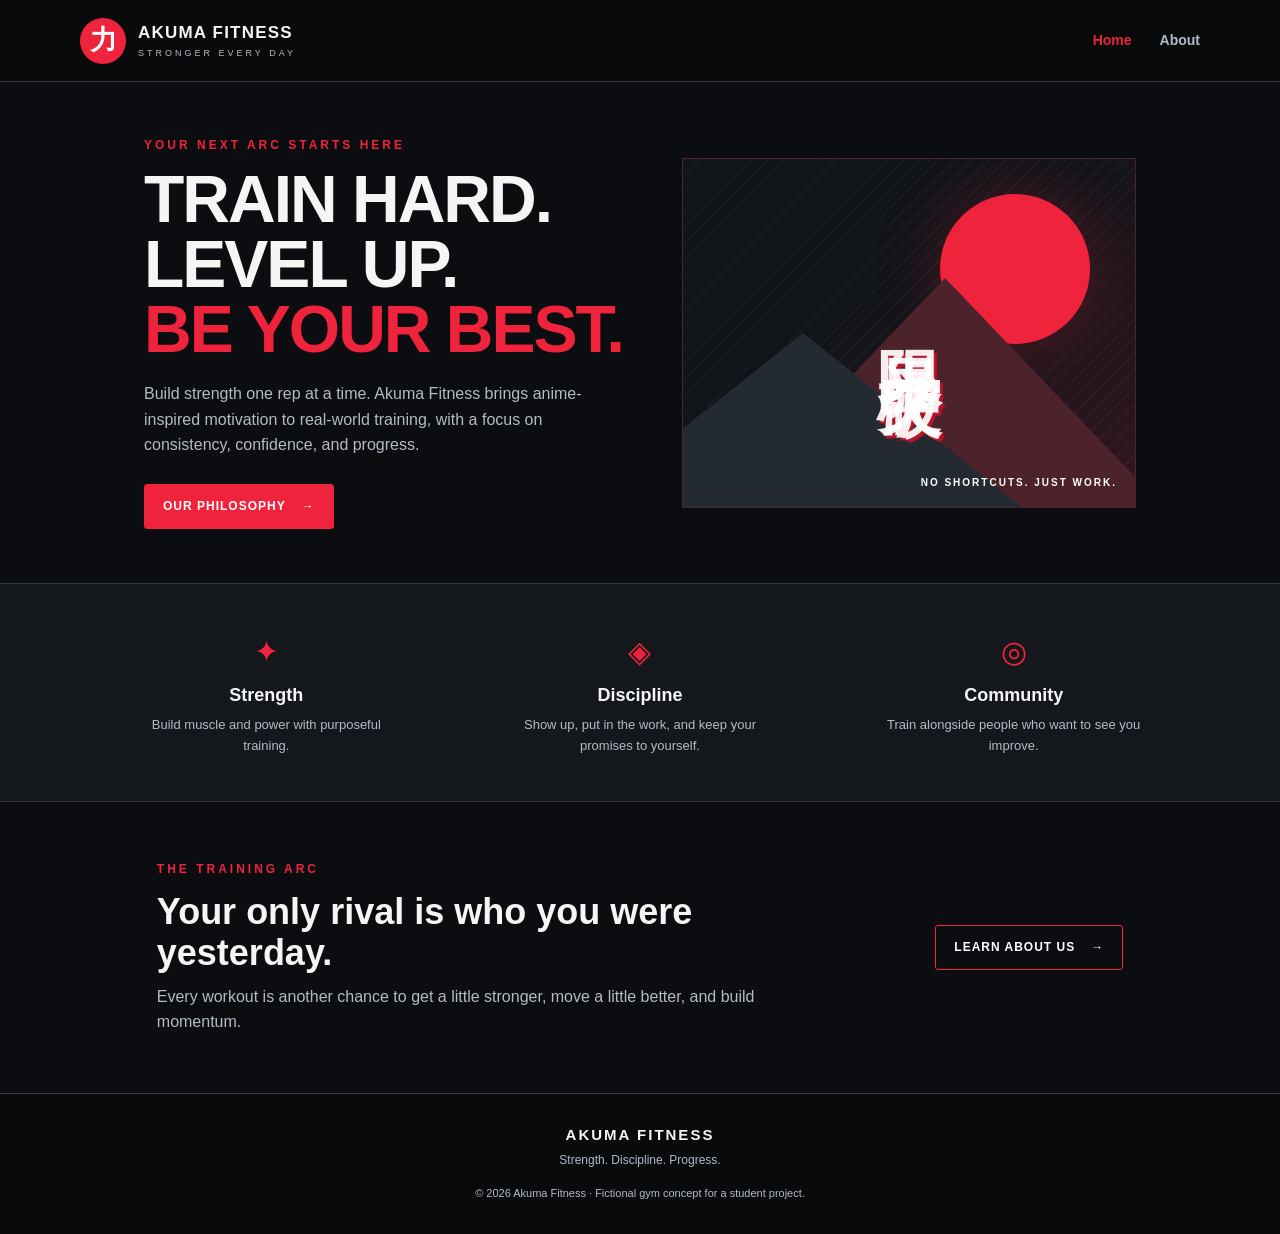
==== web-content/index.html @ 2d5eeb23 "Repository structuring Created the initial structure of the repository.  May need to update things a" ====
<!DOCTYPE html>
<html lang="en">
<head>
  <meta charset="UTF-8">
  <meta name="viewport" content="width=device-width, initial-scale=1.0">
  <meta name="description" content="Akuma Fitness is an anime-inspired gym focused on strength, discipline, and progress.">
  <title>Akuma Fitness | Train. Level Up.</title>
  <link rel="stylesheet" href="style.css">
</head>
<body>
  <header class="site-header">
    <a class="brand" href="index.html" aria-label="Akuma Fitness home">
      <span class="brand-mark">力</span>
      <span><strong>AKUMA FITNESS</strong><small>STRONGER EVERY DAY</small></span>
    </a>
    <nav aria-label="Main navigation">
      <a class="active" href="index.html">Home</a>
      <a href="about.html">About</a>
    </nav>
  </header>

  <main>
    <section class="hero">
      <div class="hero-content">
        <p class="eyebrow">YOUR NEXT ARC STARTS HERE</p>
        <h1>TRAIN HARD.<br>LEVEL UP.<br><span>BE YOUR BEST.</span></h1>
        <p class="hero-copy">Build strength one rep at a time. Akuma Fitness brings anime-inspired motivation to real-world training, with a focus on consistency, confidence, and progress.</p>
        <a class="button" href="about.html">OUR PHILOSOPHY <span aria-hidden="true">→</span></a>
      </div>
      <div class="hero-art" role="img" aria-label="Stylized red sun and mountain graphic">
        <div class="sun"></div>
        <div class="mountain mountain-back"></div>
        <div class="mountain mountain-front"></div>
        <div class="hero-kanji" aria-hidden="true">限界突破</div>
        <div class="art-caption">NO SHORTCUTS. JUST WORK.</div>
      </div>
    </section>

    <section class="features" aria-label="Gym values">
      <article class="feature">
        <span class="feature-icon" aria-hidden="true">✦</span>
        <h2>Strength</h2>
        <p>Build muscle and power with purposeful training.</p>
      </article>
      <article class="feature">
        <span class="feature-icon" aria-hidden="true">◈</span>
        <h2>Discipline</h2>
        <p>Show up, put in the work, and keep your promises to yourself.</p>
      </article>
      <article class="feature">
        <span class="feature-icon" aria-hidden="true">◎</span>
        <h2>Community</h2>
        <p>Train alongside people who want to see you improve.</p>
      </article>
    </section>

    <section class="callout">
      <div>
        <p class="eyebrow">THE TRAINING ARC</p>
        <h2>Your only rival is who you were yesterday.</h2>
        <p>Every workout is another chance to get a little stronger, move a little better, and build momentum.</p>
      </div>
      <a class="button button-outline" href="about.html">LEARN ABOUT US <span aria-hidden="true">→</span></a>
    </section>
  </main>

  <footer class="site-footer">
    <a class="footer-brand" href="index.html">AKUMA FITNESS</a>
    <p>Strength. Discipline. Progress.</p>
    <p class="copyright">© 2026 Akuma Fitness · Fictional gym concept for a student project.</p>
  </footer>
</body>
</html>
---- web-content/style.css ----
:root {
  --background: #0b0d10;
  --panel: #14181d;
  --panel-light: #1c2229;
  --text: #f5f5f5;
  --muted: #b4bbc4;
  --red: #ef233c;
  --red-dark: #b81429;
  --border: #343b44;
  --max-width: 1120px;
}

* {
  box-sizing: border-box;
}

html {
  scroll-behavior: smooth;
}

body {
  margin: 0;
  background: var(--background);
  color: var(--text);
  font-family: Arial, Helvetica, sans-serif;
  line-height: 1.6;
}

a {
  color: inherit;
  text-decoration: none;
}

.site-header {
  min-height: 82px;
  display: flex;
  align-items: center;
  justify-content: space-between;
  gap: 24px;
  padding: 16px max(6%, calc((100% - var(--max-width)) / 2));
  background: #080a0c;
  border-bottom: 1px solid var(--border);
}

.brand {
  display: inline-flex;
  align-items: center;
  gap: 12px;
}

.brand-mark {
  width: 46px;
  height: 46px;
  display: grid;
  place-items: center;
  border-radius: 50%;
  background: var(--red);
  color: white;
  font-size: 27px;
  font-weight: 900;
}

.brand strong,
.brand small {
  display: block;
  line-height: 1.25;
}

.brand strong {
  font-size: 17px;
  letter-spacing: 1.2px;
}

.brand small {
  margin-top: 4px;
  color: var(--muted);
  font-size: 9px;
  letter-spacing: 3px;
}

nav {
  display: flex;
  align-items: center;
  gap: 28px;
}

nav a {
  padding: 8px 0;
  color: var(--muted);
  font-size: 14px;
  font-weight: 700;
}

nav a:hover,
nav a.active {
  color: var(--red);
}

.hero {
  max-width: var(--max-width);
  min-height: 485px;
  margin: 0 auto;
  padding: 54px 5%;
  display: grid;
  grid-template-columns: 1fr 0.9fr;
  align-items: center;
  gap: 34px;
}

.hero-content {
  position: relative;
  z-index: 1;
}

.eyebrow {
  margin: 0 0 12px;
  color: var(--red);
  font-size: 12px;
  font-weight: 800;
  letter-spacing: 3px;
}

h1,
h2,
p {
  margin-top: 0;
}

.hero h1,
.page-banner h1 {
  margin-bottom: 20px;
  font-size: clamp(38px, 5.3vw, 66px);
  line-height: 0.98;
  letter-spacing: -2px;
  font-weight: 900;
}

.hero h1 span,
.page-banner h1 span {
  color: var(--red);
}

.hero-copy {
  max-width: 470px;
  margin-bottom: 26px;
  color: var(--muted);
}

.button {
  display: inline-flex;
  align-items: center;
  gap: 16px;
  padding: 12px 18px;
  border: 1px solid var(--red);
  border-radius: 3px;
  background: var(--red);
  color: white;
  font-size: 12px;
  font-weight: 800;
  letter-spacing: 1px;
  transition: background 0.2s ease, transform 0.2s ease;
}

.button:hover {
  background: var(--red-dark);
  transform: translateY(-2px);
}

.button-outline {
  background: transparent;
}

.button-outline:hover {
  background: var(--red);
}

.hero-art {
  min-height: 350px;
  position: relative;
  overflow: hidden;
  border: 1px solid #4a252d;
  background:
    linear-gradient(145deg, transparent 40%, rgba(239, 35, 60, 0.15)),
    repeating-linear-gradient(135deg, #171b21 0, #171b21 2px, #111419 2px, #111419 12px);
}

.sun {
  position: absolute;
  top: 35px;
  right: 45px;
  width: 150px;
  height: 150px;
  border-radius: 50%;
  background: var(--red);
  box-shadow: 0 0 65px rgba(239, 35, 60, 0.25);
}

.mountain {
  position: absolute;
  bottom: -1px;
  width: 0;
  height: 0;
  border-left: 220px solid transparent;
  border-right: 220px solid transparent;
}

.mountain-back {
  right: -30px;
  border-bottom: 230px solid #4c222b;
}

.mountain-front {
  left: -100px;
  border-bottom: 175px solid #242a32;
}

.hero-kanji {
  position: absolute;
  top: 45%;
  left: 50%;
  transform: translate(-50%, -50%);
  color: rgba(255, 255, 255, 0.92);
  font-size: clamp(42px, 5vw, 70px);
  font-weight: 900;
  letter-spacing: 8px;
  writing-mode: vertical-rl;
  text-shadow: 3px 3px 0 var(--red-dark);
}

.art-caption {
  position: absolute;
  right: 18px;
  bottom: 16px;
  color: white;
  font-size: 10px;
  font-weight: 800;
  letter-spacing: 2px;
}

.features {
  display: grid;
  grid-template-columns: repeat(3, 1fr);
  gap: 1px;
  padding: 32px max(6%, calc((100% - var(--max-width)) / 2));
  background: var(--panel);
  border-top: 1px solid var(--border);
  border-bottom: 1px solid var(--border);
}

.feature {
  padding: 12px 24px;
  text-align: center;
}

.feature-icon {
  color: var(--red);
  font-size: 30px;
}

.feature h2 {
  margin: 5px 0;
  font-size: 18px;
}

.feature p {
  max-width: 260px;
  margin: 0 auto;
  color: var(--muted);
  font-size: 13px;
}

.callout {
  max-width: var(--max-width);
  margin: 0 auto;
  padding: 58px 6%;
  display: flex;
  align-items: center;
  justify-content: space-between;
  gap: 30px;
}

.callout h2 {
  max-width: 600px;
  margin-bottom: 10px;
  font-size: clamp(25px, 3vw, 36px);
  line-height: 1.15;
}

.callout p:not(.eyebrow) {
  max-width: 600px;
  margin-bottom: 0;
  color: var(--muted);
}

.page-banner {
  padding: 66px 6%;
  text-align: center;
  background:
    linear-gradient(90deg, rgba(11, 13, 16, 0.96), rgba(11, 13, 16, 0.72)),
    repeating-linear-gradient(135deg, #29212a 0, #29212a 3px, #16191e 3px, #16191e 18px);
  border-bottom: 1px solid var(--border);
}

.page-banner h1 {
  margin-bottom: 14px;
  font-size: clamp(40px, 6vw, 62px);
}

.page-banner p:last-child {
  margin-bottom: 0;
  color: var(--muted);
}

.about-layout {
  max-width: var(--max-width);
  margin: 0 auto;
  padding: 60px 6%;
  display: grid;
  grid-template-columns: 0.8fr 1.2fr;
  align-items: center;
  gap: 55px;
}

.about-symbol {
  min-height: 350px;
  position: relative;
  display: grid;
  place-items: center;
  overflow: hidden;
  border: 1px solid var(--border);
  background: linear-gradient(145deg, #1d232b, #101216);
}

.symbol-sun {
  position: absolute;
  width: 190px;
  height: 190px;
  border-radius: 50%;
  background: var(--red);
  opacity: 0.9;
}

.about-symbol span {
  position: relative;
  color: white;
  font-size: 100px;
  font-weight: 900;
  text-shadow: 4px 4px 0 #16191e;
}

.about-symbol p {
  position: absolute;
  bottom: 15px;
  margin: 0;
  font-size: 10px;
  font-weight: 800;
  letter-spacing: 3px;
}

.about-copy h2 {
  margin-bottom: 18px;
  font-size: clamp(27px, 3vw, 38px);
  line-height: 1.15;
}

.about-copy > p:not(.eyebrow) {
  color: var(--muted);
}

.value-list {
  margin: 28px 0;
  border-top: 1px solid var(--border);
}

.value-list > div {
  display: flex;
  align-items: center;
  gap: 18px;
  padding: 14px 0;
  border-bottom: 1px solid var(--border);
}

.value-list > div > strong {
  color: var(--red);
  font-size: 20px;
}

.value-list b,
.value-list small {
  display: block;
}

.value-list small {
  color: var(--muted);
}

.site-footer {
  padding: 28px 6%;
  border-top: 1px solid var(--border);
  background: #080a0c;
  text-align: center;
}

.footer-brand {
  font-size: 15px;
  font-weight: 900;
  letter-spacing: 2px;
}

.site-footer p {
  margin: 4px 0;
  color: var(--muted);
  font-size: 12px;
}

.site-footer .copyright {
  margin-top: 14px;
  font-size: 11px;
}

@media (max-width: 720px) {
  .site-header {
    align-items: flex-start;
    flex-direction: column;
    gap: 12px;
  }

  nav {
    gap: 22px;
  }

  .hero {
    grid-template-columns: 1fr;
    padding-top: 42px;
  }

  .hero-art {
    min-height: 280px;
  }

  .features {
    grid-template-columns: 1fr;
    padding: 24px 6%;
  }

  .feature {
    padding: 18px 12px;
  }

  .callout {
    align-items: flex-start;
    flex-direction: column;
  }

  .about-layout {
    grid-template-columns: 1fr;
    gap: 30px;
  }

  .about-symbol {
    min-height: 260px;
  }
}
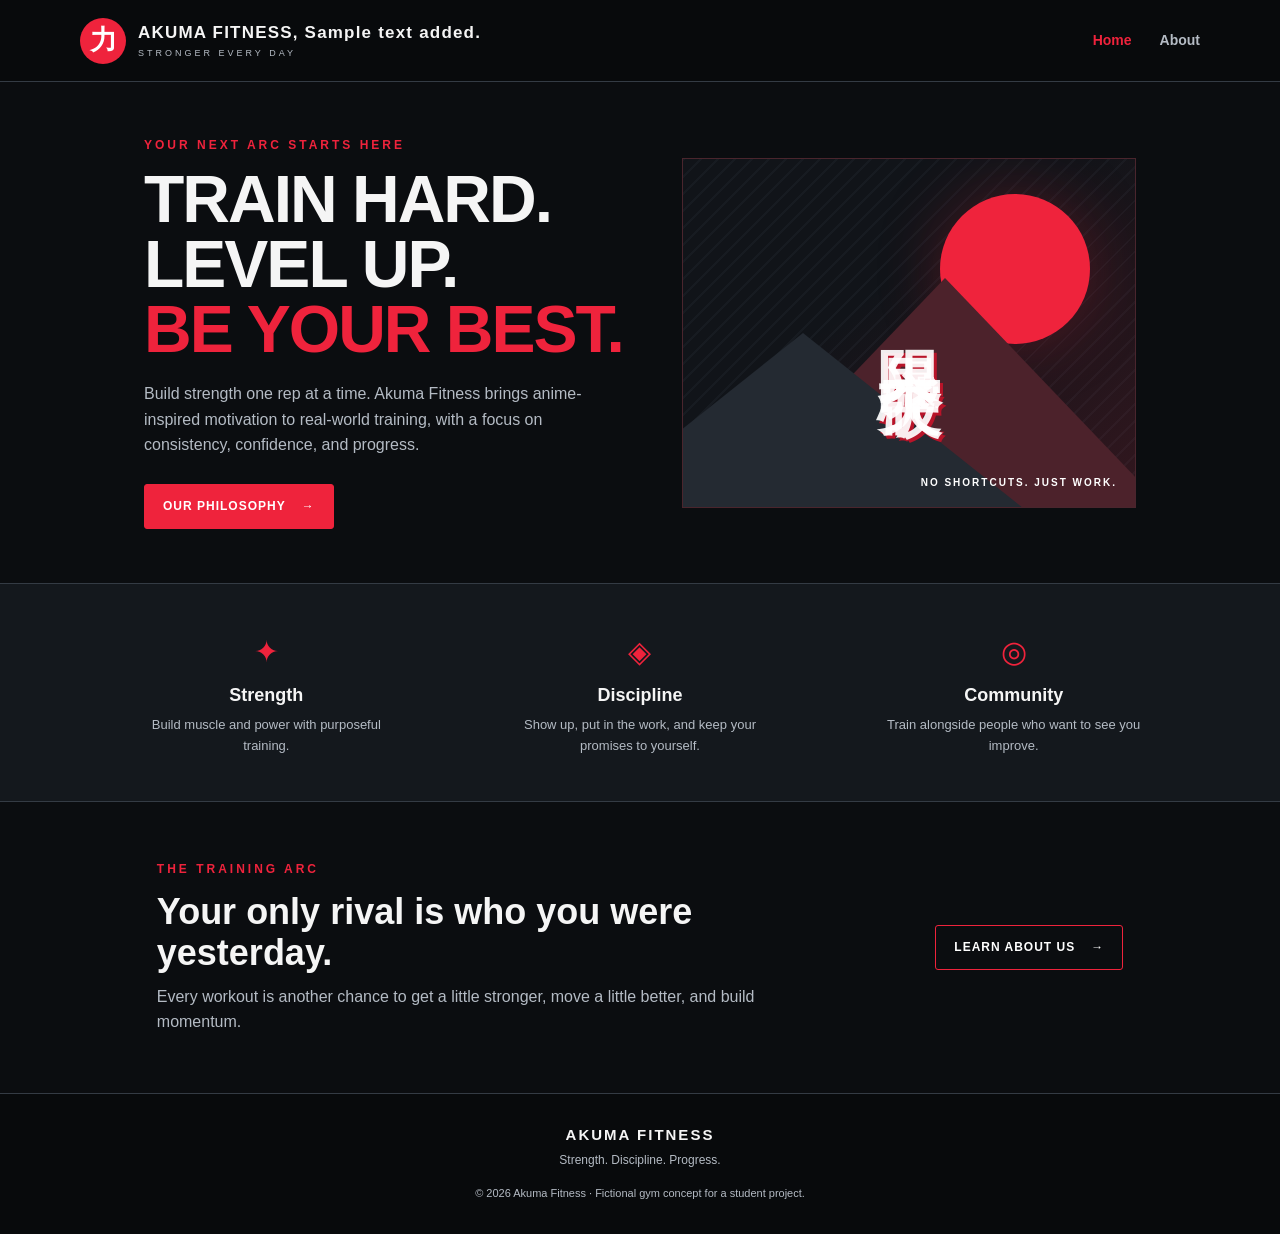
==== commit 46dc945f: "Updated website file Small update created to verify that the CI workflow was working on the docker i" ====
--- a/web-content/index.html
+++ b/web-content/index.html
@@ -11,7 +11,7 @@
   <header class="site-header">
     <a class="brand" href="index.html" aria-label="Akuma Fitness home">
       <span class="brand-mark">力</span>
-      <span><strong>AKUMA FITNESS</strong><small>STRONGER EVERY DAY</small></span>
+      <span><strong>AKUMA FITNESS, Sample text added.</strong><small>STRONGER EVERY DAY</small></span>
     </a>
     <nav aria-label="Main navigation">
       <a class="active" href="index.html">Home</a>
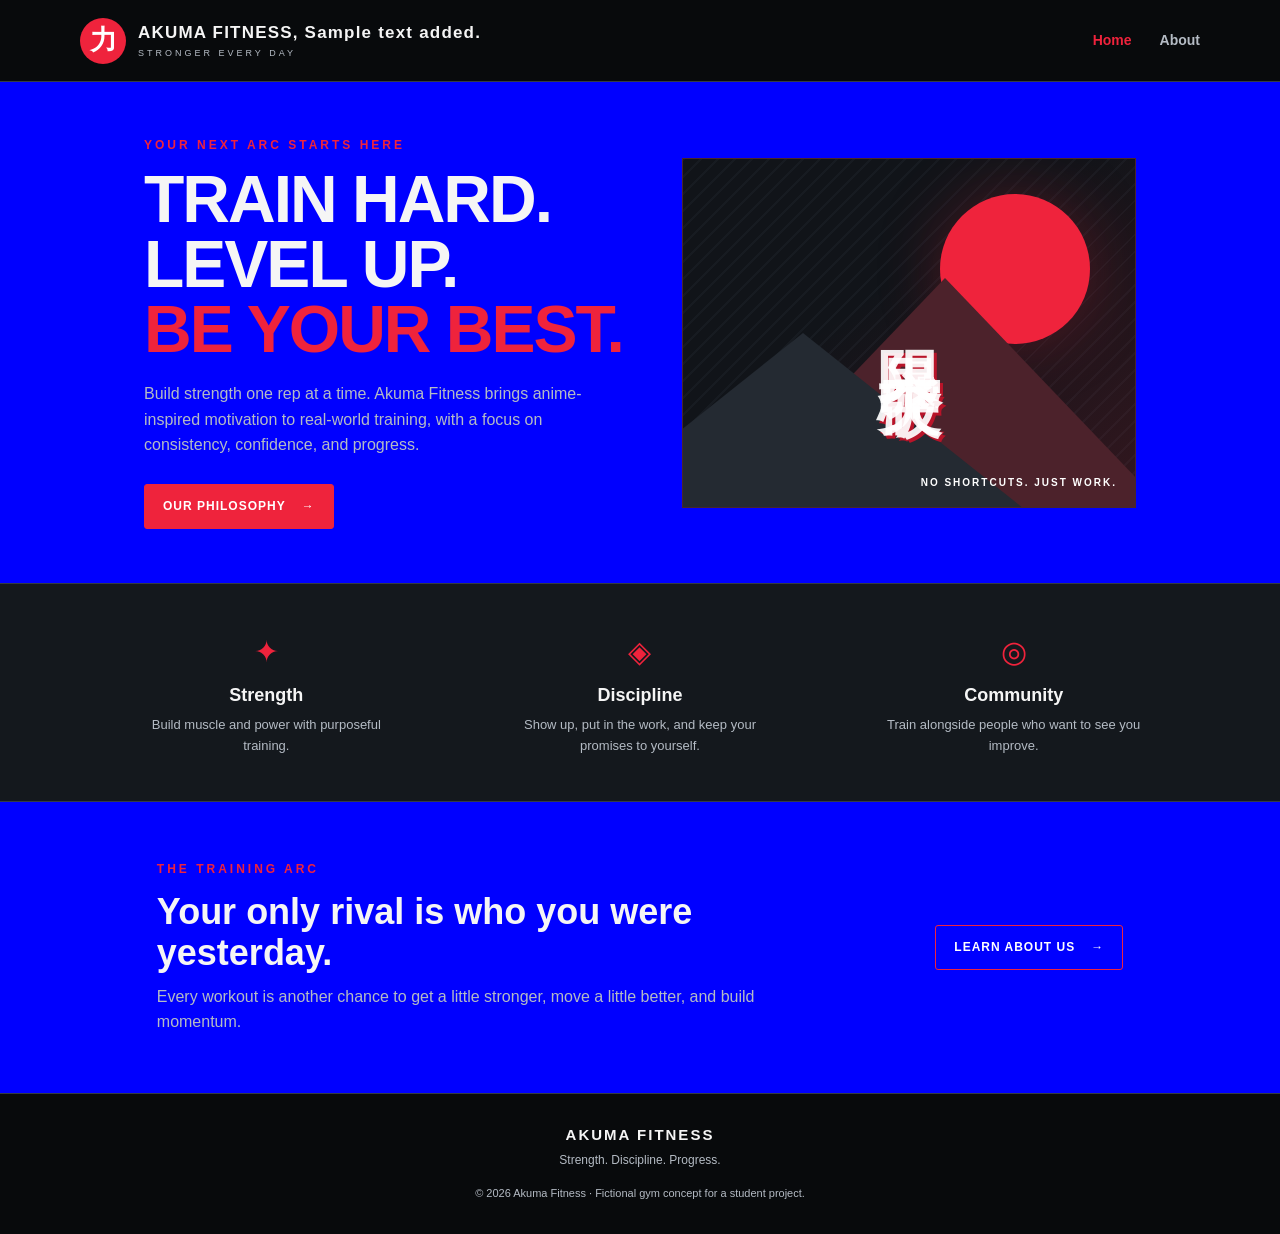
==== commit ec52bdb9: "Refresh script Completed the refresh script. The readme was updated for these parts.  This update al" ====
--- a/web-content/index.html
+++ b/web-content/index.html
@@ -1,73 +1,73 @@
-<!DOCTYPE html>
-<html lang="en">
-<head>
-  <meta charset="UTF-8">
-  <meta name="viewport" content="width=device-width, initial-scale=1.0">
-  <meta name="description" content="Akuma Fitness is an anime-inspired gym focused on strength, discipline, and progress.">
-  <title>Akuma Fitness | Train. Level Up.</title>
-  <link rel="stylesheet" href="style.css">
-</head>
-<body>
-  <header class="site-header">
-    <a class="brand" href="index.html" aria-label="Akuma Fitness home">
-      <span class="brand-mark">力</span>
-      <span><strong>AKUMA FITNESS, Sample text added.</strong><small>STRONGER EVERY DAY</small></span>
-    </a>
-    <nav aria-label="Main navigation">
-      <a class="active" href="index.html">Home</a>
-      <a href="about.html">About</a>
-    </nav>
-  </header>
-
-  <main>
-    <section class="hero">
-      <div class="hero-content">
-        <p class="eyebrow">YOUR NEXT ARC STARTS HERE</p>
-        <h1>TRAIN HARD.<br>LEVEL UP.<br><span>BE YOUR BEST.</span></h1>
-        <p class="hero-copy">Build strength one rep at a time. Akuma Fitness brings anime-inspired motivation to real-world training, with a focus on consistency, confidence, and progress.</p>
-        <a class="button" href="about.html">OUR PHILOSOPHY <span aria-hidden="true">→</span></a>
-      </div>
-      <div class="hero-art" role="img" aria-label="Stylized red sun and mountain graphic">
-        <div class="sun"></div>
-        <div class="mountain mountain-back"></div>
-        <div class="mountain mountain-front"></div>
-        <div class="hero-kanji" aria-hidden="true">限界突破</div>
-        <div class="art-caption">NO SHORTCUTS. JUST WORK.</div>
-      </div>
-    </section>
-
-    <section class="features" aria-label="Gym values">
-      <article class="feature">
-        <span class="feature-icon" aria-hidden="true">✦</span>
-        <h2>Strength</h2>
-        <p>Build muscle and power with purposeful training.</p>
-      </article>
-      <article class="feature">
-        <span class="feature-icon" aria-hidden="true">◈</span>
-        <h2>Discipline</h2>
-        <p>Show up, put in the work, and keep your promises to yourself.</p>
-      </article>
-      <article class="feature">
-        <span class="feature-icon" aria-hidden="true">◎</span>
-        <h2>Community</h2>
-        <p>Train alongside people who want to see you improve.</p>
-      </article>
-    </section>
-
-    <section class="callout">
-      <div>
-        <p class="eyebrow">THE TRAINING ARC</p>
-        <h2>Your only rival is who you were yesterday.</h2>
-        <p>Every workout is another chance to get a little stronger, move a little better, and build momentum.</p>
-      </div>
-      <a class="button button-outline" href="about.html">LEARN ABOUT US <span aria-hidden="true">→</span></a>
-    </section>
-  </main>
-
-  <footer class="site-footer">
-    <a class="footer-brand" href="index.html">AKUMA FITNESS</a>
-    <p>Strength. Discipline. Progress.</p>
-    <p class="copyright">© 2026 Akuma Fitness · Fictional gym concept for a student project.</p>
-  </footer>
-</body>
+<!DOCTYPE html>
+<html lang="en">
+<head>
+  <meta charset="UTF-8">
+  <meta name="viewport" content="width=device-width, initial-scale=1.0">
+  <meta name="description" content="Akuma Fitness is an anime-inspired gym focused on strength, discipline, and progress.">
+  <title>Akuma Fitness | Train. Level Up.</title>
+  <link rel="stylesheet" href="style.css">
+</head>
+<body>
+  <header class="site-header">
+    <a class="brand" href="index.html" aria-label="Akuma Fitness home">
+      <span class="brand-mark">力</span>
+      <span><strong>AKUMA FITNESS, Sample text added.</strong><small>STRONGER EVERY DAY</small></span>
+    </a>
+    <nav aria-label="Main navigation">
+      <a class="active" href="index.html">Home</a>
+      <a href="about.html">About</a>
+    </nav>
+  </header>
+
+  <main>
+    <section class="hero">
+      <div class="hero-content">
+        <p class="eyebrow">YOUR NEXT ARC STARTS HERE</p>
+        <h1>TRAIN HARD.<br>LEVEL UP.<br><span>BE YOUR BEST.</span></h1>
+        <p class="hero-copy">Build strength one rep at a time. Akuma Fitness brings anime-inspired motivation to real-world training, with a focus on consistency, confidence, and progress.</p>
+        <a class="button" href="about.html">OUR PHILOSOPHY <span aria-hidden="true">→</span></a>
+      </div>
+      <div class="hero-art" role="img" aria-label="Stylized red sun and mountain graphic">
+        <div class="sun"></div>
+        <div class="mountain mountain-back"></div>
+        <div class="mountain mountain-front"></div>
+        <div class="hero-kanji" aria-hidden="true">限界突破</div>
+        <div class="art-caption">NO SHORTCUTS. JUST WORK.</div>
+      </div>
+    </section>
+
+    <section class="features" aria-label="Gym values">
+      <article class="feature">
+        <span class="feature-icon" aria-hidden="true">✦</span>
+        <h2>Strength</h2>
+        <p>Build muscle and power with purposeful training.</p>
+      </article>
+      <article class="feature">
+        <span class="feature-icon" aria-hidden="true">◈</span>
+        <h2>Discipline</h2>
+        <p>Show up, put in the work, and keep your promises to yourself.</p>
+      </article>
+      <article class="feature">
+        <span class="feature-icon" aria-hidden="true">◎</span>
+        <h2>Community</h2>
+        <p>Train alongside people who want to see you improve.</p>
+      </article>
+    </section>
+
+    <section class="callout">
+      <div>
+        <p class="eyebrow">THE TRAINING ARC</p>
+        <h2>Your only rival is who you were yesterday.</h2>
+        <p>Every workout is another chance to get a little stronger, move a little better, and build momentum.</p>
+      </div>
+      <a class="button button-outline" href="about.html">LEARN ABOUT US <span aria-hidden="true">→</span></a>
+    </section>
+  </main>
+
+  <footer class="site-footer">
+    <a class="footer-brand" href="index.html">AKUMA FITNESS</a>
+    <p>Strength. Discipline. Progress.</p>
+    <p class="copyright">© 2026 Akuma Fitness · Fictional gym concept for a student project.</p>
+  </footer>
+</body>
 </html>
--- a/web-content/style.css
+++ b/web-content/style.css
@@ -1,463 +1,463 @@
-:root {
-  --background: #0b0d10;
-  --panel: #14181d;
-  --panel-light: #1c2229;
-  --text: #f5f5f5;
-  --muted: #b4bbc4;
-  --red: #ef233c;
-  --red-dark: #b81429;
-  --border: #343b44;
-  --max-width: 1120px;
-}
-
-* {
-  box-sizing: border-box;
-}
-
-html {
-  scroll-behavior: smooth;
-}
-
-body {
-  margin: 0;
-  background: var(--background);
-  color: var(--text);
-  font-family: Arial, Helvetica, sans-serif;
-  line-height: 1.6;
-}
-
-a {
-  color: inherit;
-  text-decoration: none;
-}
-
-.site-header {
-  min-height: 82px;
-  display: flex;
-  align-items: center;
-  justify-content: space-between;
-  gap: 24px;
-  padding: 16px max(6%, calc((100% - var(--max-width)) / 2));
-  background: #080a0c;
-  border-bottom: 1px solid var(--border);
-}
-
-.brand {
-  display: inline-flex;
-  align-items: center;
-  gap: 12px;
-}
-
-.brand-mark {
-  width: 46px;
-  height: 46px;
-  display: grid;
-  place-items: center;
-  border-radius: 50%;
-  background: var(--red);
-  color: white;
-  font-size: 27px;
-  font-weight: 900;
-}
-
-.brand strong,
-.brand small {
-  display: block;
-  line-height: 1.25;
-}
-
-.brand strong {
-  font-size: 17px;
-  letter-spacing: 1.2px;
-}
-
-.brand small {
-  margin-top: 4px;
-  color: var(--muted);
-  font-size: 9px;
-  letter-spacing: 3px;
-}
-
-nav {
-  display: flex;
-  align-items: center;
-  gap: 28px;
-}
-
-nav a {
-  padding: 8px 0;
-  color: var(--muted);
-  font-size: 14px;
-  font-weight: 700;
-}
-
-nav a:hover,
-nav a.active {
-  color: var(--red);
-}
-
-.hero {
-  max-width: var(--max-width);
-  min-height: 485px;
-  margin: 0 auto;
-  padding: 54px 5%;
-  display: grid;
-  grid-template-columns: 1fr 0.9fr;
-  align-items: center;
-  gap: 34px;
-}
-
-.hero-content {
-  position: relative;
-  z-index: 1;
-}
-
-.eyebrow {
-  margin: 0 0 12px;
-  color: var(--red);
-  font-size: 12px;
-  font-weight: 800;
-  letter-spacing: 3px;
-}
-
-h1,
-h2,
-p {
-  margin-top: 0;
-}
-
-.hero h1,
-.page-banner h1 {
-  margin-bottom: 20px;
-  font-size: clamp(38px, 5.3vw, 66px);
-  line-height: 0.98;
-  letter-spacing: -2px;
-  font-weight: 900;
-}
-
-.hero h1 span,
-.page-banner h1 span {
-  color: var(--red);
-}
-
-.hero-copy {
-  max-width: 470px;
-  margin-bottom: 26px;
-  color: var(--muted);
-}
-
-.button {
-  display: inline-flex;
-  align-items: center;
-  gap: 16px;
-  padding: 12px 18px;
-  border: 1px solid var(--red);
-  border-radius: 3px;
-  background: var(--red);
-  color: white;
-  font-size: 12px;
-  font-weight: 800;
-  letter-spacing: 1px;
-  transition: background 0.2s ease, transform 0.2s ease;
-}
-
-.button:hover {
-  background: var(--red-dark);
-  transform: translateY(-2px);
-}
-
-.button-outline {
-  background: transparent;
-}
-
-.button-outline:hover {
-  background: var(--red);
-}
-
-.hero-art {
-  min-height: 350px;
-  position: relative;
-  overflow: hidden;
-  border: 1px solid #4a252d;
-  background:
-    linear-gradient(145deg, transparent 40%, rgba(239, 35, 60, 0.15)),
-    repeating-linear-gradient(135deg, #171b21 0, #171b21 2px, #111419 2px, #111419 12px);
-}
-
-.sun {
-  position: absolute;
-  top: 35px;
-  right: 45px;
-  width: 150px;
-  height: 150px;
-  border-radius: 50%;
-  background: var(--red);
-  box-shadow: 0 0 65px rgba(239, 35, 60, 0.25);
-}
-
-.mountain {
-  position: absolute;
-  bottom: -1px;
-  width: 0;
-  height: 0;
-  border-left: 220px solid transparent;
-  border-right: 220px solid transparent;
-}
-
-.mountain-back {
-  right: -30px;
-  border-bottom: 230px solid #4c222b;
-}
-
-.mountain-front {
-  left: -100px;
-  border-bottom: 175px solid #242a32;
-}
-
-.hero-kanji {
-  position: absolute;
-  top: 45%;
-  left: 50%;
-  transform: translate(-50%, -50%);
-  color: rgba(255, 255, 255, 0.92);
-  font-size: clamp(42px, 5vw, 70px);
-  font-weight: 900;
-  letter-spacing: 8px;
-  writing-mode: vertical-rl;
-  text-shadow: 3px 3px 0 var(--red-dark);
-}
-
-.art-caption {
-  position: absolute;
-  right: 18px;
-  bottom: 16px;
-  color: white;
-  font-size: 10px;
-  font-weight: 800;
-  letter-spacing: 2px;
-}
-
-.features {
-  display: grid;
-  grid-template-columns: repeat(3, 1fr);
-  gap: 1px;
-  padding: 32px max(6%, calc((100% - var(--max-width)) / 2));
-  background: var(--panel);
-  border-top: 1px solid var(--border);
-  border-bottom: 1px solid var(--border);
-}
-
-.feature {
-  padding: 12px 24px;
-  text-align: center;
-}
-
-.feature-icon {
-  color: var(--red);
-  font-size: 30px;
-}
-
-.feature h2 {
-  margin: 5px 0;
-  font-size: 18px;
-}
-
-.feature p {
-  max-width: 260px;
-  margin: 0 auto;
-  color: var(--muted);
-  font-size: 13px;
-}
-
-.callout {
-  max-width: var(--max-width);
-  margin: 0 auto;
-  padding: 58px 6%;
-  display: flex;
-  align-items: center;
-  justify-content: space-between;
-  gap: 30px;
-}
-
-.callout h2 {
-  max-width: 600px;
-  margin-bottom: 10px;
-  font-size: clamp(25px, 3vw, 36px);
-  line-height: 1.15;
-}
-
-.callout p:not(.eyebrow) {
-  max-width: 600px;
-  margin-bottom: 0;
-  color: var(--muted);
-}
-
-.page-banner {
-  padding: 66px 6%;
-  text-align: center;
-  background:
-    linear-gradient(90deg, rgba(11, 13, 16, 0.96), rgba(11, 13, 16, 0.72)),
-    repeating-linear-gradient(135deg, #29212a 0, #29212a 3px, #16191e 3px, #16191e 18px);
-  border-bottom: 1px solid var(--border);
-}
-
-.page-banner h1 {
-  margin-bottom: 14px;
-  font-size: clamp(40px, 6vw, 62px);
-}
-
-.page-banner p:last-child {
-  margin-bottom: 0;
-  color: var(--muted);
-}
-
-.about-layout {
-  max-width: var(--max-width);
-  margin: 0 auto;
-  padding: 60px 6%;
-  display: grid;
-  grid-template-columns: 0.8fr 1.2fr;
-  align-items: center;
-  gap: 55px;
-}
-
-.about-symbol {
-  min-height: 350px;
-  position: relative;
-  display: grid;
-  place-items: center;
-  overflow: hidden;
-  border: 1px solid var(--border);
-  background: linear-gradient(145deg, #1d232b, #101216);
-}
-
-.symbol-sun {
-  position: absolute;
-  width: 190px;
-  height: 190px;
-  border-radius: 50%;
-  background: var(--red);
-  opacity: 0.9;
-}
-
-.about-symbol span {
-  position: relative;
-  color: white;
-  font-size: 100px;
-  font-weight: 900;
-  text-shadow: 4px 4px 0 #16191e;
-}
-
-.about-symbol p {
-  position: absolute;
-  bottom: 15px;
-  margin: 0;
-  font-size: 10px;
-  font-weight: 800;
-  letter-spacing: 3px;
-}
-
-.about-copy h2 {
-  margin-bottom: 18px;
-  font-size: clamp(27px, 3vw, 38px);
-  line-height: 1.15;
-}
-
-.about-copy > p:not(.eyebrow) {
-  color: var(--muted);
-}
-
-.value-list {
-  margin: 28px 0;
-  border-top: 1px solid var(--border);
-}
-
-.value-list > div {
-  display: flex;
-  align-items: center;
-  gap: 18px;
-  padding: 14px 0;
-  border-bottom: 1px solid var(--border);
-}
-
-.value-list > div > strong {
-  color: var(--red);
-  font-size: 20px;
-}
-
-.value-list b,
-.value-list small {
-  display: block;
-}
-
-.value-list small {
-  color: var(--muted);
-}
-
-.site-footer {
-  padding: 28px 6%;
-  border-top: 1px solid var(--border);
-  background: #080a0c;
-  text-align: center;
-}
-
-.footer-brand {
-  font-size: 15px;
-  font-weight: 900;
-  letter-spacing: 2px;
-}
-
-.site-footer p {
-  margin: 4px 0;
-  color: var(--muted);
-  font-size: 12px;
-}
-
-.site-footer .copyright {
-  margin-top: 14px;
-  font-size: 11px;
-}
-
-@media (max-width: 720px) {
-  .site-header {
-    align-items: flex-start;
-    flex-direction: column;
-    gap: 12px;
-  }
-
-  nav {
-    gap: 22px;
-  }
-
-  .hero {
-    grid-template-columns: 1fr;
-    padding-top: 42px;
-  }
-
-  .hero-art {
-    min-height: 280px;
-  }
-
-  .features {
-    grid-template-columns: 1fr;
-    padding: 24px 6%;
-  }
-
-  .feature {
-    padding: 18px 12px;
-  }
-
-  .callout {
-    align-items: flex-start;
-    flex-direction: column;
-  }
-
-  .about-layout {
-    grid-template-columns: 1fr;
-    gap: 30px;
-  }
-
-  .about-symbol {
-    min-height: 260px;
-  }
+:root {
+  --background: blue;
+  --panel: #14181d;
+  --panel-light: #1c2229;
+  --text: #f5f5f5;
+  --muted: #b4bbc4;
+  --red: #ef233c;
+  --red-dark: #b81429;
+  --border: #343b44;
+  --max-width: 1120px;
+}
+
+* {
+  box-sizing: border-box;
+}
+
+html {
+  scroll-behavior: smooth;
+}
+
+body {
+  margin: 0;
+  background: var(--background);
+  color: var(--text);
+  font-family: Arial, Helvetica, sans-serif;
+  line-height: 1.6;
+}
+
+a {
+  color: inherit;
+  text-decoration: none;
+}
+
+.site-header {
+  min-height: 82px;
+  display: flex;
+  align-items: center;
+  justify-content: space-between;
+  gap: 24px;
+  padding: 16px max(6%, calc((100% - var(--max-width)) / 2));
+  background: #080a0c;
+  border-bottom: 1px solid var(--border);
+}
+
+.brand {
+  display: inline-flex;
+  align-items: center;
+  gap: 12px;
+}
+
+.brand-mark {
+  width: 46px;
+  height: 46px;
+  display: grid;
+  place-items: center;
+  border-radius: 50%;
+  background: var(--red);
+  color: white;
+  font-size: 27px;
+  font-weight: 900;
+}
+
+.brand strong,
+.brand small {
+  display: block;
+  line-height: 1.25;
+}
+
+.brand strong {
+  font-size: 17px;
+  letter-spacing: 1.2px;
+}
+
+.brand small {
+  margin-top: 4px;
+  color: var(--muted);
+  font-size: 9px;
+  letter-spacing: 3px;
+}
+
+nav {
+  display: flex;
+  align-items: center;
+  gap: 28px;
+}
+
+nav a {
+  padding: 8px 0;
+  color: var(--muted);
+  font-size: 14px;
+  font-weight: 700;
+}
+
+nav a:hover,
+nav a.active {
+  color: var(--red);
+}
+
+.hero {
+  max-width: var(--max-width);
+  min-height: 485px;
+  margin: 0 auto;
+  padding: 54px 5%;
+  display: grid;
+  grid-template-columns: 1fr 0.9fr;
+  align-items: center;
+  gap: 34px;
+}
+
+.hero-content {
+  position: relative;
+  z-index: 1;
+}
+
+.eyebrow {
+  margin: 0 0 12px;
+  color: var(--red);
+  font-size: 12px;
+  font-weight: 800;
+  letter-spacing: 3px;
+}
+
+h1,
+h2,
+p {
+  margin-top: 0;
+}
+
+.hero h1,
+.page-banner h1 {
+  margin-bottom: 20px;
+  font-size: clamp(38px, 5.3vw, 66px);
+  line-height: 0.98;
+  letter-spacing: -2px;
+  font-weight: 900;
+}
+
+.hero h1 span,
+.page-banner h1 span {
+  color: var(--red);
+}
+
+.hero-copy {
+  max-width: 470px;
+  margin-bottom: 26px;
+  color: var(--muted);
+}
+
+.button {
+  display: inline-flex;
+  align-items: center;
+  gap: 16px;
+  padding: 12px 18px;
+  border: 1px solid var(--red);
+  border-radius: 3px;
+  background: var(--red);
+  color: white;
+  font-size: 12px;
+  font-weight: 800;
+  letter-spacing: 1px;
+  transition: background 0.2s ease, transform 0.2s ease;
+}
+
+.button:hover {
+  background: var(--red-dark);
+  transform: translateY(-2px);
+}
+
+.button-outline {
+  background: transparent;
+}
+
+.button-outline:hover {
+  background: var(--red);
+}
+
+.hero-art {
+  min-height: 350px;
+  position: relative;
+  overflow: hidden;
+  border: 1px solid #4a252d;
+  background:
+    linear-gradient(145deg, transparent 40%, rgba(239, 35, 60, 0.15)),
+    repeating-linear-gradient(135deg, #171b21 0, #171b21 2px, #111419 2px, #111419 12px);
+}
+
+.sun {
+  position: absolute;
+  top: 35px;
+  right: 45px;
+  width: 150px;
+  height: 150px;
+  border-radius: 50%;
+  background: var(--red);
+  box-shadow: 0 0 65px rgba(239, 35, 60, 0.25);
+}
+
+.mountain {
+  position: absolute;
+  bottom: -1px;
+  width: 0;
+  height: 0;
+  border-left: 220px solid transparent;
+  border-right: 220px solid transparent;
+}
+
+.mountain-back {
+  right: -30px;
+  border-bottom: 230px solid #4c222b;
+}
+
+.mountain-front {
+  left: -100px;
+  border-bottom: 175px solid #242a32;
+}
+
+.hero-kanji {
+  position: absolute;
+  top: 45%;
+  left: 50%;
+  transform: translate(-50%, -50%);
+  color: rgba(255, 255, 255, 0.92);
+  font-size: clamp(42px, 5vw, 70px);
+  font-weight: 900;
+  letter-spacing: 8px;
+  writing-mode: vertical-rl;
+  text-shadow: 3px 3px 0 var(--red-dark);
+}
+
+.art-caption {
+  position: absolute;
+  right: 18px;
+  bottom: 16px;
+  color: white;
+  font-size: 10px;
+  font-weight: 800;
+  letter-spacing: 2px;
+}
+
+.features {
+  display: grid;
+  grid-template-columns: repeat(3, 1fr);
+  gap: 1px;
+  padding: 32px max(6%, calc((100% - var(--max-width)) / 2));
+  background: var(--panel);
+  border-top: 1px solid var(--border);
+  border-bottom: 1px solid var(--border);
+}
+
+.feature {
+  padding: 12px 24px;
+  text-align: center;
+}
+
+.feature-icon {
+  color: var(--red);
+  font-size: 30px;
+}
+
+.feature h2 {
+  margin: 5px 0;
+  font-size: 18px;
+}
+
+.feature p {
+  max-width: 260px;
+  margin: 0 auto;
+  color: var(--muted);
+  font-size: 13px;
+}
+
+.callout {
+  max-width: var(--max-width);
+  margin: 0 auto;
+  padding: 58px 6%;
+  display: flex;
+  align-items: center;
+  justify-content: space-between;
+  gap: 30px;
+}
+
+.callout h2 {
+  max-width: 600px;
+  margin-bottom: 10px;
+  font-size: clamp(25px, 3vw, 36px);
+  line-height: 1.15;
+}
+
+.callout p:not(.eyebrow) {
+  max-width: 600px;
+  margin-bottom: 0;
+  color: var(--muted);
+}
+
+.page-banner {
+  padding: 66px 6%;
+  text-align: center;
+  background:
+    linear-gradient(90deg, rgba(11, 13, 16, 0.96), rgba(11, 13, 16, 0.72)),
+    repeating-linear-gradient(135deg, #29212a 0, #29212a 3px, #16191e 3px, #16191e 18px);
+  border-bottom: 1px solid var(--border);
+}
+
+.page-banner h1 {
+  margin-bottom: 14px;
+  font-size: clamp(40px, 6vw, 62px);
+}
+
+.page-banner p:last-child {
+  margin-bottom: 0;
+  color: var(--muted);
+}
+
+.about-layout {
+  max-width: var(--max-width);
+  margin: 0 auto;
+  padding: 60px 6%;
+  display: grid;
+  grid-template-columns: 0.8fr 1.2fr;
+  align-items: center;
+  gap: 55px;
+}
+
+.about-symbol {
+  min-height: 350px;
+  position: relative;
+  display: grid;
+  place-items: center;
+  overflow: hidden;
+  border: 1px solid var(--border);
+  background: linear-gradient(145deg, #1d232b, #101216);
+}
+
+.symbol-sun {
+  position: absolute;
+  width: 190px;
+  height: 190px;
+  border-radius: 50%;
+  background: var(--red);
+  opacity: 0.9;
+}
+
+.about-symbol span {
+  position: relative;
+  color: white;
+  font-size: 100px;
+  font-weight: 900;
+  text-shadow: 4px 4px 0 #16191e;
+}
+
+.about-symbol p {
+  position: absolute;
+  bottom: 15px;
+  margin: 0;
+  font-size: 10px;
+  font-weight: 800;
+  letter-spacing: 3px;
+}
+
+.about-copy h2 {
+  margin-bottom: 18px;
+  font-size: clamp(27px, 3vw, 38px);
+  line-height: 1.15;
+}
+
+.about-copy > p:not(.eyebrow) {
+  color: var(--muted);
+}
+
+.value-list {
+  margin: 28px 0;
+  border-top: 1px solid var(--border);
+}
+
+.value-list > div {
+  display: flex;
+  align-items: center;
+  gap: 18px;
+  padding: 14px 0;
+  border-bottom: 1px solid var(--border);
+}
+
+.value-list > div > strong {
+  color: var(--red);
+  font-size: 20px;
+}
+
+.value-list b,
+.value-list small {
+  display: block;
+}
+
+.value-list small {
+  color: var(--muted);
+}
+
+.site-footer {
+  padding: 28px 6%;
+  border-top: 1px solid var(--border);
+  background: #080a0c;
+  text-align: center;
+}
+
+.footer-brand {
+  font-size: 15px;
+  font-weight: 900;
+  letter-spacing: 2px;
+}
+
+.site-footer p {
+  margin: 4px 0;
+  color: var(--muted);
+  font-size: 12px;
+}
+
+.site-footer .copyright {
+  margin-top: 14px;
+  font-size: 11px;
+}
+
+@media (max-width: 720px) {
+  .site-header {
+    align-items: flex-start;
+    flex-direction: column;
+    gap: 12px;
+  }
+
+  nav {
+    gap: 22px;
+  }
+
+  .hero {
+    grid-template-columns: 1fr;
+    padding-top: 42px;
+  }
+
+  .hero-art {
+    min-height: 280px;
+  }
+
+  .features {
+    grid-template-columns: 1fr;
+    padding: 24px 6%;
+  }
+
+  .feature {
+    padding: 18px 12px;
+  }
+
+  .callout {
+    align-items: flex-start;
+    flex-direction: column;
+  }
+
+  .about-layout {
+    grid-template-columns: 1fr;
+    gap: 30px;
+  }
+
+  .about-symbol {
+    min-height: 260px;
+  }
 }
